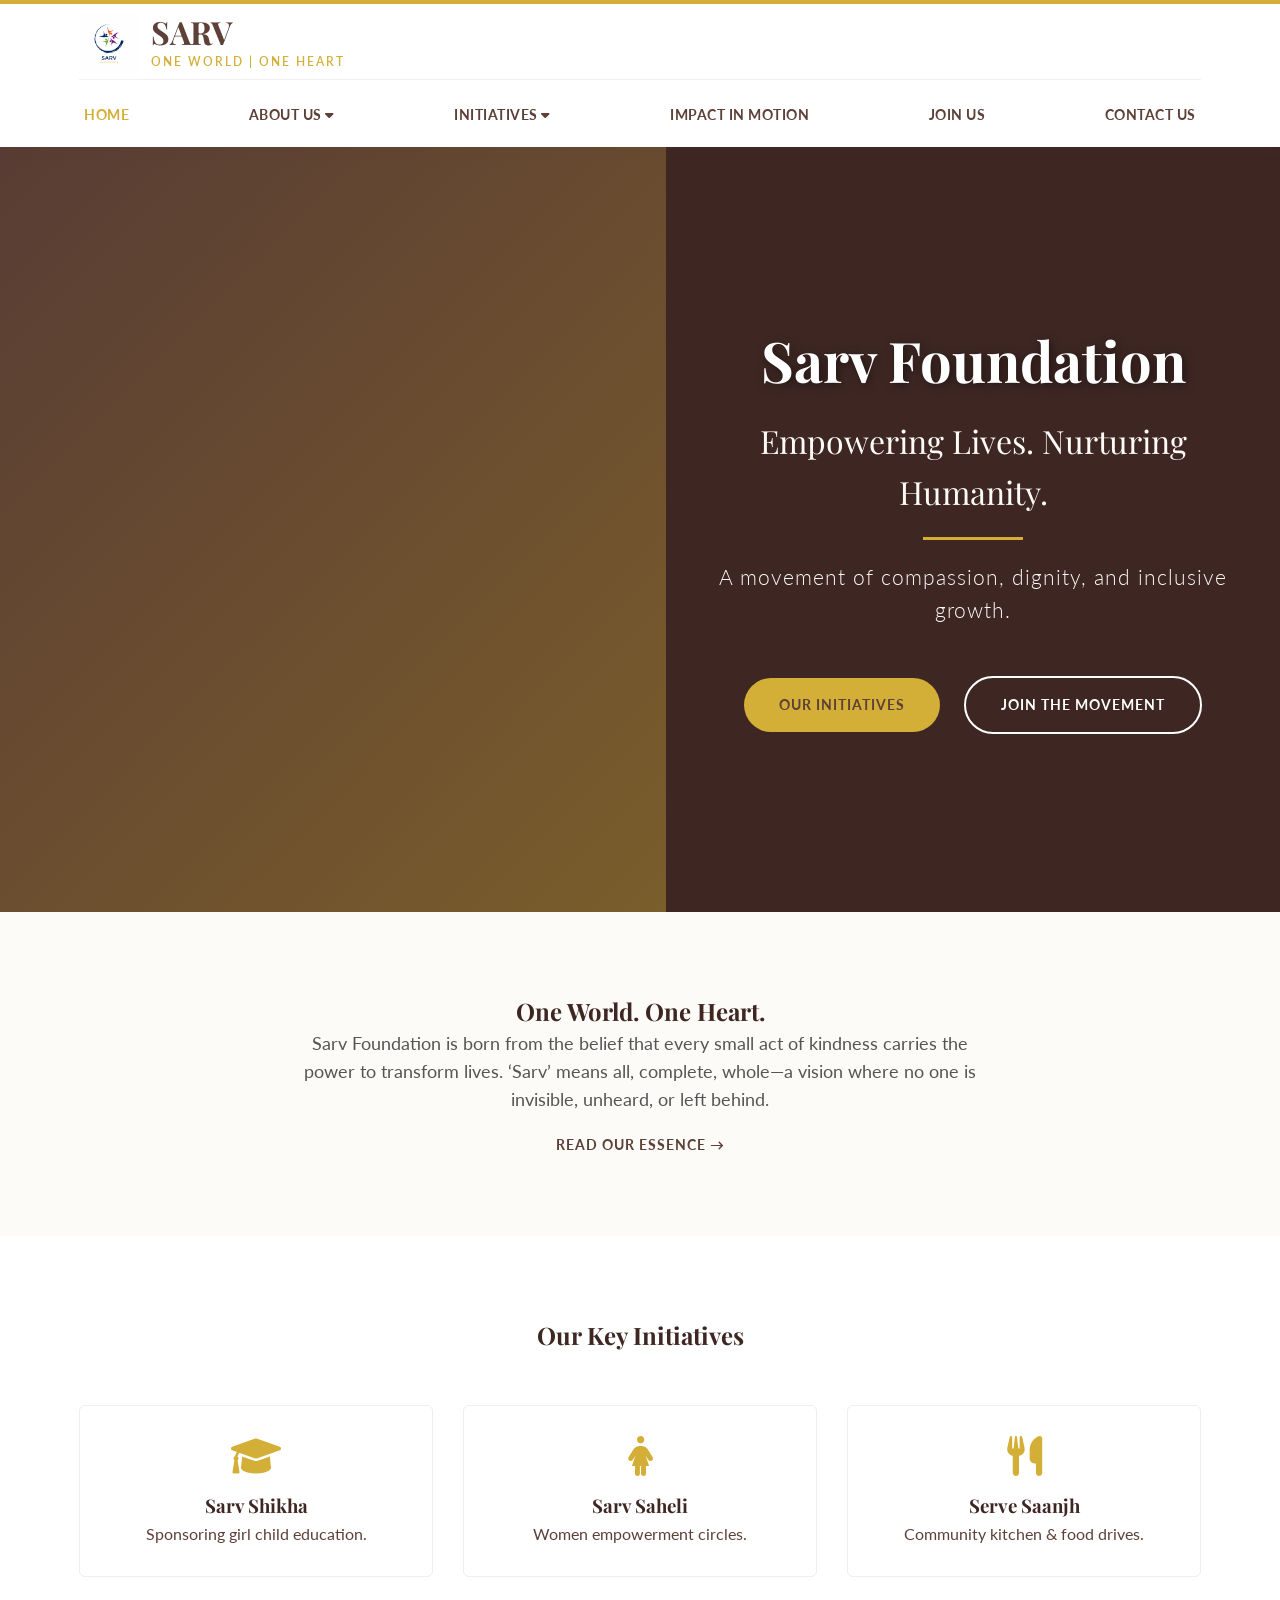
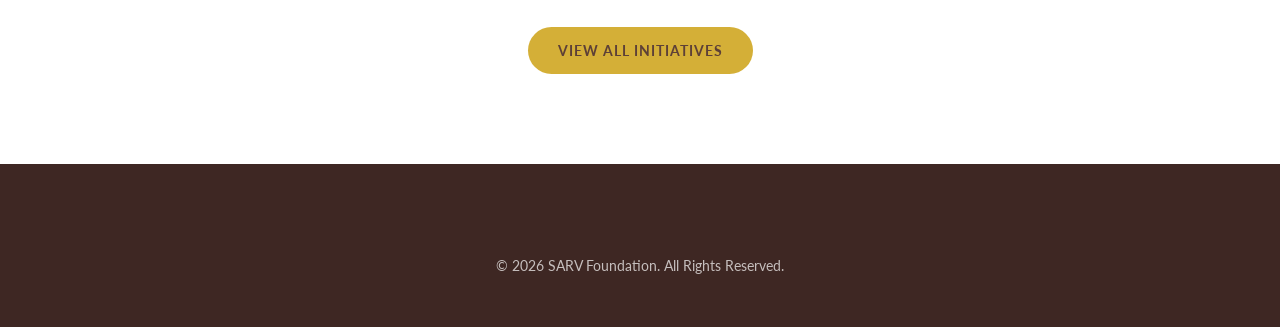
==== index.html @ 61c5cf16 "Update index.html" ====
<!DOCTYPE html>
<html lang="en">
<head>
    <meta charset="UTF-8">
    <meta name="viewport" content="width=device-width, initial-scale=1.0">
    <title>SARV FOUNDATION | Empowering Lives. Nurturing Humanity.</title>
    <link rel="stylesheet" href="style.css">
    <link href="https://fonts.googleapis.com/css2?family=Lato:wght@300;400;600&family=Playfair+Display:wght@500;600;700&display=swap" rel="stylesheet">
    <link rel="stylesheet" href="https://cdnjs.cloudflare.com/ajax/libs/font-awesome/6.0.0/css/all.min.css">
</head>
<body>

    <nav class="navbar">
    <div class="container nav-wrapper">
        
        <div class="brand-row">
            <a href="index.html" class="logo-link">
                <img src="assets/logo final.jpeg" alt="Sarv Foundation Logo">
                <div class="logo-text">
                    <h2>SARV</h2>
                    <span>ONE WORLD | ONE HEART</span>
                </div>
            </a>
            <div class="hamburger">
                <i class="fas fa-bars"></i>
            </div>
        </div>

        <div class="menu-row">
            <ul class="nav-menu">
                <li><a href="index.html" class="active">HOME</a></li>
                
                <li class="dropdown">
                    <a href="about.html" class="dropbtn">ABOUT US <i class="fas fa-caret-down"></i></a>
                    <ul class="dropdown-content">
                        <li><a href="essence.html">OUR ESSENCE</a></li>
                        <li><a href="journey.html">OUR JOURNEY</a></li>
                        <li><a href="vision.html">OUR VISION</a></li>
                        <li><a href="mission.html">OUR MISSION</a></li>
                        <li><a href="values.html">OUR VALUES</a></li>
                    </ul>
                </li>
                    <li class="dropdown">
                        <a href="initiatives.html" class="dropbtn">INITIATIVES <i class="fas fa-caret-down"></i></a>
                        <ul class="dropdown-content">
                            <li><a href="sakhi-saheli.html">SAKHI SAHELI</a></li>
                        </ul>
                    </li>
                    <li><a href="impact.html">IMPACT IN MOTION</a></li>
                    <li><a href="join-us.html">JOIN US</a></li>
                <li><a href="contact.html">CONTACT US</a></li>
            </ul>
        </div>

    </div>
</nav>

    <header class="cover-hero">
    
    <div class="hero-slideshow">
        <div class="slide" style="background-image: url('assets/FB_IMG_1580443822070.JPG');"></div>
        <div class="slide" style="background-image: url('assets/image_fc1e115a-1fc8-44fc-af3e-80932b33172320220706_114518.JPG');"></div>
        <div class="slide active" style="background-image: url('assets/FB_IMG_1583815239968.JPG');"></div>
        <div class="slide" style="background-image: url('assets/FB_IMG_1581576737122.JPG');"></div>
    </div>

    <div class="hero-overlay-gradient"></div>

    <div class="container hero-content text-center">
        <h1 class="main-title">Sarv Foundation</h1>
        <h2 class="sub-title">Empowering Lives. Nurturing Humanity.</h2>
        <div class="divider-gold-center"></div>
        <p class="hero-text">A movement of compassion, dignity, and inclusive growth.</p>
        <div style="margin-top: 40px;">
            <a href="initiatives.html" class="btn-hero primary">Our Initiatives</a>
            <a href="join-us.html" class="btn-hero secondary">Join the Movement</a>
        </div>
    </div>
</header>

    <section class="section-padding bg-warm">
        <div class="container text-center">
            <h2 class="section-title">One World. One Heart.</h2>
            <p style="max-width: 700px; margin: 0 auto; font-size: 1.1rem; color: #555;">
                Sarv Foundation is born from the belief that every small act of kindness carries the power to transform lives.
                ‘Sarv’ means all, complete, whole—a vision where no one is invisible, unheard, or left behind.
            </p>
            <a href="essence.html" class="btn-link" style="margin-top: 20px; display: inline-block;">Read Our Essence &rarr;</a>
        </div>
    </section>

    <section class="section-padding bg-white">
        <div class="container">
            <div class="text-center mb-50">
                <h2 class="section-title">Our Key Initiatives</h2>
            </div>
            <div class="project-grid" style="grid-template-columns: repeat(3, 1fr); gap: 30px;">
                <div class="project-card text-center" style="padding: 30px; border: 1px solid #eee;">
                    <i class="fas fa-graduation-cap" style="font-size: 2.5rem; color: var(--gold-accent); margin-bottom: 15px;"></i>
                    <h3>Sarv Shikha</h3>
                    <p>Sponsoring girl child education.</p>
                </div>
                <div class="project-card text-center" style="padding: 30px; border: 1px solid #eee;">
                    <i class="fas fa-female" style="font-size: 2.5rem; color: var(--gold-accent); margin-bottom: 15px;"></i>
                    <h3>Sarv Saheli</h3>
                    <p>Women empowerment circles.</p>
                </div>
                <div class="project-card text-center" style="padding: 30px; border: 1px solid #eee;">
                    <i class="fas fa-utensils" style="font-size: 2.5rem; color: var(--gold-accent); margin-bottom: 15px;"></i>
                    <h3>Serve Saanjh</h3>
                    <p>Community kitchen & food drives.</p>
                </div>
            </div>
            <div class="text-center" style="margin-top: 40px;">
                <a href="initiatives.html" class="btn-hero primary" style="font-size: 0.9rem; padding: 12px 30px;">View All Initiatives</a>
            </div>
        </div>
    </section>

    <footer>
        <div class="container text-center" style="padding: 30px 0; color: rgba(255,255,255,0.7); font-size: 0.9rem;">
            <p>&copy; 2026 SARV Foundation. All Rights Reserved.</p>
        </div>
    </footer>

    <script src="script.js"></script>
</body>
</html>

    <script src="script.js"></script>
    <script>
    const slides = document.querySelectorAll('.slide');
    
    // यह खुद पता लगा लेगा कि कौन सी स्लाइड 'active' है (आपके केस में तीसरी स्लाइड)
    let currentSlide = Array.from(slides).findIndex(slide => slide.classList.contains('active'));
    if (currentSlide === -1) currentSlide = 0;

    function nextSlide() {
        // पुरानी स्लाइड से active क्लास हटाएं
        slides[currentSlide].classList.remove('active');
        
        // अगली स्लाइड का नंबर निकालें
        currentSlide = (currentSlide + 1) % slides.length;
        
        // नई स्लाइड को active करें
        slides[currentSlide].classList.add('active');
    }

    // हर 4 सेकंड में स्लाइड बदलें
    setInterval(nextSlide, 4000);
</script>
</body>
</html>
---- style.css ----
/* =========================================
   1. VARIABLES & THEME SETUP
   ================================********* */
:root {
    --primary-brown: #5d4037;   /* Warm Brown */
    --dark-brown: #3e2723;      /* Deep Brown */
    --gold-accent: #d4af37;     /* Soft Gold */
    --soft-beige: #fdfbf7;      /* Main Background */
    --white: #ffffff;
    --text-grey: #666;
    
    --font-heading: 'Playfair Display', serif;
    --font-body: 'Lato', sans-serif;
}

/* =========================================
   2. GLOBAL STYLES
   ================================********* */
* { margin: 0; padding: 0; box-sizing: border-box; }

body {
    font-family: var(--font-body);
    color: var(--primary-brown);
    line-height: 1.6;
    background-color: var(--soft-beige); /* Default Clean Background for all pages */
}

h1, h2, h3, h4, h5, h6 {
    font-family: var(--font-heading);
    font-weight: 700;
    color: var(--dark-brown);
}

/* --- TEXTURED BACKGROUND (Only for Join Us & Impact Pages) --- */
/* HTML usage: <section class="section-padding textured-bg"> */
.textured-bg {
    background-color: var(--soft-beige);
    background-image: radial-gradient(#d4af37 1px, transparent 1px);
    background-size: 25px 25px; /* Dots spacing */
}

/* Other Background Utilities */
.bg-warm { background-color: #fdfbf7; }
.bg-white { background-color: #ffffff; }
.bg-beige { background-color: #f7f3e8; }

input, button, select, textarea { font-family: var(--font-body); }
a { text-decoration: none; transition: 0.3s; color: inherit; }
ul { list-style: none; }

.container { width: 90%; max-width: 1200px; margin: 0 auto; padding: 0 15px; }
.text-center { text-align: center; }
.mb-50 { margin-bottom: 50px; }
.mb-40 { margin-bottom: 40px; }
.section-padding { padding: 80px 0; }

/* =========================================
   3. NAVIGATION
   ================================********* */
.navbar {
    background: #ffffff;
    padding: 10px 0;
    box-shadow: 0 4px 12px rgba(93, 64, 55, 0.08);
    position: sticky;
    top: 0;
    z-index: 1000;
    border-top: 4px solid var(--gold-accent);
}

.nav-wrapper { display: flex; flex-direction: column; gap: 15px; }

/* Row 1: Brand */
.brand-row { display: flex; justify-content: space-between; align-items: center; border-bottom: 1px solid rgba(0,0,0,0.05); padding-bottom: 5px; }
.logo-link { display: flex; align-items: center; gap: 12px; text-decoration: none; }
.logo-link img { height: 60px; }
.logo-text h2 { margin: 0; font-size: 2rem; line-height: 1; font-family: 'Playfair Display', serif; color: var(--primary-brown); }
.logo-text span { font-size: 0.75rem; letter-spacing: 2px; color: var(--gold-accent); text-transform: uppercase; display: block; margin-top: 4px; font-weight: 600; }

/* Row 2: Menu */
.menu-row { width: 100%; }
.nav-menu { display: flex; justify-content: space-between; align-items: center; margin: 0; padding: 0; }
.nav-menu li { list-style: none; position: relative; }
.nav-menu a {
    font-family: 'Lato', sans-serif; font-weight: 700; font-size: 0.85rem; text-transform: uppercase; color: var(--primary-brown); letter-spacing: 0.5px; padding: 10px 5px; display: block; white-space: nowrap; transition: color 0.3s;
}
.nav-menu a:hover, .nav-menu a.active { color: var(--gold-accent); }

/* Dropdown */
.dropdown-content { display: none; position: absolute; background-color: #ffffff; min-width: 180px; box-shadow: 0px 8px 16px rgba(0,0,0,0.1); z-index: 1001; top: 100%; left: 0; padding: 10px 0; border-top: 3px solid var(--gold-accent); }
.dropdown:hover .dropdown-content { display: block; }
.dropdown-content li a { padding: 10px 20px; font-size: 0.8rem; color: #555; border-bottom: 1px solid #f5f5f5; }
.dropdown-content li a:hover { background-color: #faf7f2; color: var(--primary-brown); }

/* Hamburger */
.hamburger { display: none; font-size: 1.8rem; color: var(--primary-brown); cursor: pointer; }

/* =========================================
   4. BUTTONS
   ================================********* */
.btn-gold { background-color: var(--gold-accent); color: var(--white); padding: 10px 25px; font-weight: 700; text-transform: uppercase; border-radius: 4px; }
.btn-gold:hover { background-color: var(--primary-brown); }

.btn-brown { background-color: var(--primary-brown); color: var(--white); padding: 12px 30px; font-weight: 700; text-transform: uppercase; display: inline-block; border-radius: 4px; }
.btn-brown:hover { background-color: var(--gold-accent); }

.btn-link { margin-top: auto; font-weight: bold; text-transform: uppercase; font-size: 0.85rem; color: var(--primary-brown); text-decoration: none; letter-spacing: 1px; display: inline-flex; align-items: center; gap: 5px; transition: gap 0.3s; }
.btn-link:hover { gap: 10px; }

.divider-gold-center { width: 100px; height: 3px; background-color: var(--gold-accent); margin: 20px auto; }

/* =========================================
   5. HEADER & HERO SECTIONS (Corrected Formatting)
   ================================********* */
.hero-section {
    position: relative;
    display: flex;
    align-items: center;
    justify-content: center;
    /* FIX: Height 55vh ensures it's tall enough but not full screen */
    height: 75vh; 
    /* FIX: Top Center ensures heads/faces aren't cut off */
    background-position: top center !important; 
    background-size: cover !important;
    background-repeat: no-repeat !important;
}

.hero-overlay {
    position: absolute; top: 0; left: 0; width: 100%; height: 100%;
    background: linear-gradient(rgba(62, 39, 35, 0.5), rgba(62, 39, 35, 0.4)); /* Consistent overlay */
    z-index: 1;
}

.hero-content { position: relative; z-index: 2; text-align: center; color: #fff; }
.hero-content h1 { font-size: 3.5rem; text-shadow: 2px 2px 10px rgba(0,0,0,0.5); margin-bottom: 10px; }
.hero-content p { font-size: 1.3rem; font-weight: 300; letter-spacing: 1px; color: #fdfbf7; }

/* Cover Hero (Only for Home Page) */
.cover-hero {
    position: relative;
    height: 85vh;
    background-size: cover !important;
    background-position: center !important;
    display: flex;
    align-items: center;
    justify-content: center;
}
.hero-overlay-gradient {
    position: absolute; top: 0; left: 0; width: 100%; height: 100%;
    background: linear-gradient(135deg, rgba(93, 64, 55, 0.85) 0%, rgba(212, 175, 55, 0.4) 100%);
    z-index: 1;
}
.mandala-pattern {
    position: absolute; top: 0; left: 0; width: 100%; height: 100%; z-index: 2; opacity: 0.1;
    background-image: radial-gradient(circle at center, transparent 0%, transparent 20%, #fff 21%, #fff 22%, transparent 23%), radial-gradient(circle at center, transparent 0%, transparent 30%, #fff 31%, #fff 32%, transparent 33%);
    background-size: 100px 100px;
}
.main-title { font-family: 'Playfair Display', serif; font-size: 4.5rem; font-weight: 700; color: #fff; margin-bottom: 10px; z-index: 3; position: relative; }
.sub-title { font-family: 'Playfair Display', serif; font-size: 2rem; color: #fdfbf7; margin-bottom: 20px; font-weight: 400; z-index: 3; position: relative; }
.hero-text { font-family: 'Lato', sans-serif; font-size: 1.4rem; color: #fdfbf7; z-index: 3; position: relative; }

.btn-hero { display: inline-block; padding: 15px 35px; margin: 10px; border-radius: 50px; font-weight: bold; text-transform: uppercase; letter-spacing: 1px; transition: all 0.3s ease; font-size: 0.9rem; position: relative; z-index: 3; }
.btn-hero.primary { background-color: var(--gold-accent); color: var(--primary-brown); }
.btn-hero.secondary { border: 2px solid #fff; color: #fff; }
.btn-hero:hover { background-color: #fff; color: var(--primary-brown); }

/* =========================================
   6. IMPACT & GALLERY
   ================================********* */
.impact-gallery-section { position: relative; padding: 20px; background-color: var(--soft-beige); min-height: 100vh; }
.impact-overlay-title { text-align: center; padding: 60px 0 40px; position: relative; z-index: 2; }
.impact-overlay-title h1 { font-size: 4rem; color: var(--primary-brown); letter-spacing: 3px; margin-bottom: 15px; }

.gallery-grid {
    display: grid; grid-template-columns: repeat(auto-fill, minmax(300px, 1fr)); gap: 20px; margin-top: 40px;
}
.gallery-item {
    position: relative; overflow: hidden; border-radius: 8px; box-shadow: 0 10px 25px rgba(93, 64, 55, 0.15);
    height: 300px; /* Fixed height for uniformity */
    background: #fff; border: 4px solid #fff; transition: transform 0.3s ease; cursor: pointer;
}
.gallery-item:hover { transform: scale(1.03); z-index: 5; }
.gallery-item img { width: 100%; height: 100%; object-fit: cover; transition: transform 0.5s ease; }

.hover-caption { position: absolute; bottom: 0; left: 0; width: 100%; background: linear-gradient(transparent, rgba(62, 39, 35, 0.9)); color: #fff; padding: 20px; transform: translateY(100%); transition: transform 0.3s ease; }
.gallery-item:hover .hover-caption { transform: translateY(0); }

/* Lightbox */
.lightbox { display: none; position: fixed; z-index: 9999; padding-top: 50px; left: 0; top: 0; width: 100%; height: 100%; overflow: auto; background-color: rgba(0,0,0,0.9); }
.lightbox-content { margin: auto; display: block; width: 80%; max-width: 900px; max-height: 80vh; object-fit: contain; border: 4px solid var(--white); }
.close-btn { position: absolute; top: 15px; right: 35px; color: #f1f1f1; font-size: 40px; font-weight: bold; cursor: pointer; }

/* =========================================
   7. PAGE SPECIFIC SECTIONS
   ================================********* */
/* Project Grid */
.project-grid { display: grid; grid-template-columns: repeat(3, 1fr); gap: 30px; }
.project-card { background: var(--white); border: 1px solid #e0d4c3; border-radius: 6px; overflow: hidden; transition: 0.3s; }
.project-card:hover { box-shadow: 0 15px 30px rgba(93, 64, 55, 0.1); transform: translateY(-5px); }

/* Initiatives */
.initiatives-grid { display: grid; grid-template-columns: repeat(2, 1fr); gap: 40px; margin-top: 40px; }
.initiative-card { border-radius: 12px; overflow: hidden; display: flex; flex-direction: column; border: 1px solid rgba(0,0,0,0.05); transition: transform 0.3s; }
.initiative-card:hover { transform: translateY(-8px); box-shadow: 0 15px 35px rgba(93, 64, 55, 0.1); }
.card-image-box { height: 250px; width: 100%; overflow: hidden; }
.card-image-box img { width: 100%; height: 100%; object-fit: cover; transition: transform 0.5s ease; }
.initiative-card:hover .card-image-box img { transform: scale(1.05); }
.card-content { padding: 35px; flex-grow: 1; display: flex; flex-direction: column; background: #fff; }

.pastel-pink { border-bottom: 4px solid #f8bbd0; background-color: #fdf2f5; }
.pastel-green { border-bottom: 4px solid #c8e6c9; background-color: #f1f8e9; }
.pastel-blue { border-bottom: 4px solid #bbdefb; background-color: #f3f9fe; }
.pastel-orange { border-bottom: 4px solid #ffe0b2; background-color: #fff8f0; }
.pastel-purple { border-bottom: 4px solid #ce93d8; background-color: #f3e5f5; }

/* Join Us */
.join-grid-layout { display: grid; grid-template-columns: repeat(auto-fit, minmax(250px, 1fr)); gap: 30px; margin-top: 40px; }
.join-card { background: white; padding: 40px 25px; border-radius: 8px; text-align: center; box-shadow: 0 5px 20px rgba(0,0,0,0.05); border-bottom: 4px solid transparent; transition: 0.3s; }
.join-card:hover { transform: translateY(-5px); border-bottom-color: var(--gold-accent); }
.icon-circle { width: 80px; height: 80px; border-radius: 50%; display: flex; align-items: center; justify-content: center; margin: 0 auto 25px auto; font-size: 2rem; color: white; }
.earth-tone-1 { background-color: #8D6E63; }
.earth-tone-2 { background-color: #D4AF37; }
.earth-tone-3 { background-color: #5D4037; }
.earth-tone-4 { background-color: #A1887F; }
.btn-text { color: var(--gold-accent); font-weight: bold; text-transform: uppercase; font-size: 0.85rem; letter-spacing: 1px; transition: color 0.3s; }
.btn-text:hover { color: var(--primary-brown); text-decoration: underline; }

/* --- ESSENCE PAGE (Overlapping Collage) --- */

.collage-container {
    position: relative;
    width: 100%;
    max-width: 450px; /* Width controlled */
    height: 400px;    /* Sufficient height for overlapping */
    margin: 0 auto;
}

.collage-item {
    position: absolute;
    border: 6px solid #fff;
    box-shadow: 0 10px 25px rgba(93, 64, 55, 0.15);
    border-radius: 4px;
    overflow: hidden;
    transition: all 0.4s ease; /* Smooth Zoom Effect */
    cursor: default; /* No pointer cursor implies not clickable */
}

.collage-item img {
    width: 100%;
    height: 100%;
    object-fit: cover;
    display: block;
}

/* --- HOVER EFFECT: Zoom & Highlight --- */
.collage-item:hover {
    transform: scale(1.1) !important; /* Zoom in */
    z-index: 20 !important; /* Bring to front */
    box-shadow: 0 20px 40px rgba(93, 64, 55, 0.3);
}

/* --- IMAGE POSITIONS --- */

/* Image 1: Top Left (DSC_7257.JPG) */
.img-1 {
    width: 240px;
    height: 180px;
    top: 0;
    left: 0;
    transform: rotate(-5deg);
    z-index: 1;
}

/* Image 2: Bottom Right (DSC_7565.JPG) */
.img-2 {
    width: 340px;
    height: 260px;
    bottom: 10px;
    right: 0;
    transform: rotate(4deg);
    z-index: 2;
}

/* Image 3: Center/Overlay (img.png) */
.img-3 {
    width: 260px;
    height: 200px;
    top: 35%;
    left: 15%;
    transform: rotate(-3deg);
    z-index: 3;
    border-color: var(--gold-accent); /* Gold border for emphasis */
}

/* Responsive Adjustments */
@media (max-width: 900px) {
    .split-layout {
        flex-direction: column; /* Text top, Images bottom */
    }
    .collage-container {
        margin-top: 40px;
        height: 350px;
    }
}
/* Timeline */
.timeline-container { display: flex; justify-content: space-between; align-items: flex-start; position: relative; margin-top: 50px; padding: 20px 0; }
.timeline-line { position: absolute; top: 40px; left: 50px; right: 50px; height: 3px; background: var(--gold-accent); z-index: 0; }
.timeline-step { position: relative; z-index: 1; text-align: center; flex: 1; padding: 0 10px; }
.timeline-icon { width: 80px; height: 80px; background: #fff; border: 3px solid var(--gold-accent); border-radius: 50%; margin: 0 auto 20px; display: flex; align-items: center; justify-content: center; font-size: 1.8rem; color: var(--primary-brown); box-shadow: 0 5px 15px rgba(93, 64, 55, 0.1); transition: transform 0.3s; }
.timeline-step:hover .timeline-icon { transform: scale(1.1); background: var(--gold-accent); color: #fff; }

/* Vision & Mission */
.vision-card { background: #fff; padding: 60px 40px; border-radius: 8px; box-shadow: 0 10px 40px rgba(93, 64, 55, 0.08); border-top: 6px solid var(--gold-accent); }
.vision-statement { font-family: 'Playfair Display', serif; font-size: 1.8rem; line-height: 1.6; color: var(--primary-brown); font-style: italic; }
.mission-grid-layout { display: grid; grid-template-columns: repeat(2, 1fr); gap: 30px; margin-top: 20px; }
.mission-block { display: flex; align-items: center; padding: 40px; border-radius: 8px; transition: transform 0.3s ease; color: white; box-shadow: 0 10px 20px rgba(0,0,0,0.1); }
.mission-block:hover { transform: translateY(-5px); }
.gold-block { background: linear-gradient(135deg, #d4af37 0%, #c5a059 100%); }
.maroon-block { background: linear-gradient(135deg, #800000 0%, #5c0000 100%); }
.brown-block { background: linear-gradient(135deg, #5d4037 0%, #3e2723 100%); }
.light-block { background-color: #fff8e1; color: #5d4037; border: 2px solid #d4af37; }

/* Values */
.values-grid-large { display: grid; grid-template-columns: repeat(auto-fit, minmax(250px, 1fr)); gap: 40px; margin-top: 30px; }
.value-card-large { background: #fff; padding: 40px 20px; border-radius: 8px; text-align: center; box-shadow: 0 5px 20px rgba(93, 64, 55, 0.05); transition: transform 0.3s ease; border-bottom: 4px solid transparent; }
.value-card-large:hover { transform: translateY(-10px); border-bottom-color: var(--gold-accent); }
.icon-circle-large { width: 100px; height: 100px; border-radius: 50%; display: flex; align-items: center; justify-content: center; margin: 0 auto; font-size: 2.5rem; color: #fff; box-shadow: 0 8px 15px rgba(0,0,0,0.1); }
.earth-1 { background-color: #8D6E63; }
.earth-2 { background-color: #BCAAA4; }
.earth-3 { background-color: #5D4037; }
.earth-4 { background-color: #D7CCC8; color: var(--primary-brown); }

/* =========================================
   8. CONTACT PAGE (Modern Layout)
   ================================********* */
.contact-modern-section { position: relative; padding: 60px 0; min-height: 100vh; display: flex; align-items: center; justify-content: center; }
.contact-bg-blur { 
    position: absolute; top: 0; left: 0; width: 100%; height: 100%; 
    background: url('assets/FB_IMG_1579545923480.jpg') center/cover no-repeat; 
    opacity: 0.15; filter: blur(8px); z-index: 0; 
}

.contact-grid-layout { display: grid; grid-template-columns: 1fr 1.2fr; gap: 40px; max-width: 1100px; margin: 0 auto; align-items: flex-start; z-index: 2; position: relative; }
.contact-details-side { display: flex; flex-direction: column; gap: 20px; }
.detail-card { background: #fff; padding: 25px; border-radius: 10px; box-shadow: 0 5px 15px rgba(93, 64, 55, 0.08); display: flex; align-items: flex-start; gap: 20px; border-left: 5px solid var(--gold-accent); transition: transform 0.3s ease; }
.detail-card:hover { transform: translateY(-5px); }
.card-icon { width: 45px; height: 45px; background: #fdfbf7; border-radius: 50%; display: flex; align-items: center; justify-content: center; color: var(--primary-brown); font-size: 1.2rem; flex-shrink: 0; border: 1px solid #eee; }
.card-info h4 { font-size: 1.1rem; color: var(--primary-brown); margin-bottom: 5px; font-weight: 700; }
.card-info p { font-size: 0.95rem; color: #555; margin-bottom: 2px; line-height: 1.4; }
.card-info a:hover { color: var(--gold-accent); }

.social-card { display: block; text-align: center; border-left: none; border-top: 5px solid var(--primary-brown); }
.social-icons-row { display: flex; justify-content: center; gap: 15px; }
.social-icons-row a { width: 40px; height: 40px; background: var(--soft-beige); color: var(--primary-brown); border-radius: 50%; display: flex; align-items: center; justify-content: center; border: 1px solid var(--gold-accent); transition: 0.3s; }
.social-icons-row a:hover { background: var(--gold-accent); color: white; }

.contact-form-panel { background: #ffffff; padding: 40px; border-radius: 12px; box-shadow: 0 10px 40px rgba(93, 64, 55, 0.1); }
.sarv-form-modern input, .sarv-form-modern select, .sarv-form-modern textarea { width: 100%; padding: 12px; border: 1px solid #e0e0e0; border-radius: 6px; font-family: 'Lato', sans-serif; background: #fcfcfc; margin-bottom: 15px; }
.sarv-form-modern input:focus, .sarv-form-modern textarea:focus { border-color: var(--gold-accent); outline: none; background: #fff; }
.btn-submit-modern { width: 100%; background-color: var(--primary-brown); color: #fff; padding: 15px; border: none; border-radius: 6px; font-size: 1rem; font-weight: bold; text-transform: uppercase; cursor: pointer; transition: 0.3s; }
.btn-submit-modern:hover { background-color: var(--gold-accent); }
.response-badge { margin-top: 25px; padding: 10px; background: #f1f8e9; color: #558b2f; font-size: 0.85rem; border-radius: 4px; text-align: center; font-weight: 600; }

/* =========================================
   9. FOOTER
   ================================********* */
footer { background: var(--dark-brown); color: #d7ccc8; padding: 60px 0 20px; }
.footer-content { display: grid; grid-template-columns: repeat(3, 1fr); gap: 40px; margin-bottom: 40px; }
.col h4 { color: var(--gold-accent); margin-bottom: 20px; font-size: 1.1rem; letter-spacing: 1px; }
.col a { display: block; margin-bottom: 10px; color: inherit; transition: 0.3s; }
.col a:hover { color: var(--gold-accent); padding-left: 5px; }

/* =========================================
   10. RESPONSIVE
   ================================********* */
@media (max-width: 1200px) {
    .menu-row { display: none; position: absolute; top: 100%; left: 0; width: 100%; background: #fff; padding: 0; box-shadow: 0 10px 20px rgba(0,0,0,0.1); }
    .menu-row.active { display: block; }
    .nav-menu { flex-direction: column; align-items: flex-start; }
    .nav-menu li { width: 100%; border-bottom: 1px solid #eee; }
    .nav-menu a { padding: 15px 20px; }
    .hamburger { display: block; }
    .dropdown-content { position: static; display: none; box-shadow: none; border-top: none; background-color: #f9f9f9; padding-left: 20px; }
    .dropdown:hover .dropdown-content { display: block; }
}

@media (max-width: 900px) {
    .contact-grid-layout { grid-template-columns: 1fr; }
    .contact-form-panel { padding: 30px; }
    .form-row { grid-template-columns: 1fr; }
    .hero-section { height: 40vh; }
}

@media (max-width: 768px) {
    .main-title { font-size: 3rem; }
    .sub-title { font-size: 1.5rem; }
    .gallery-grid { display: flex; flex-direction: column; }
    .gallery-item { height: 300px; }
    .project-grid, .initiatives-grid, .values-grid-large, .mission-grid-layout, .join-grid-layout { grid-template-columns: 1fr; }
    .split-layout { flex-direction: column; }
    .footer-content { grid-template-columns: 1fr; text-align: center; }
    .timeline-container { flex-direction: column; align-items: center; gap: 30px; }
    .timeline-line { width: 3px; height: 100%; top: 0; left: 50%; transform: translateX(-50%); }
    .timeline-step { width: 100%; }
}
/* --- HERO SLIDESHOW STYLES --- */

/* Parent Container */
.cover-hero {
    position: relative;
    height: 85vh;
    overflow: hidden;
    /* Purana background hata diya kyunki ab slides hain */
    background: #3e2723; 
}

/* Slideshow Container */
.hero-slideshow {
    position: absolute;
    top: 0;
    left: 0;
    width: 100%;
    height: 100%;
    z-index: 0; /* Content ke peeche rahega */
}

/* Individual Slide */
.slide {
    position: absolute;
    top: 0;
    left: 0;
    width: 100%;
    height: 100%;
    background-size: cover;
    background-position: center; /* Image center rahegi */
    background-repeat: no-repeat;
    opacity: 0; /* Default chupa hua */
    transition: opacity 1.5s ease-in-out; /* Smooth fade effect */
    transform: scale(1);
}

/* Active Slide (Jo dikhegi) */
.slide.active {
    opacity: 1;
    animation: zoomEffect 20s infinite; /* Optional: Slow zoom effect */
}

/* Zoom Animation (Optional: Photo dheere dheere zoom hogi) */
@keyframes zoomEffect {
    0% { transform: scale(1); }
    100% { transform: scale(1.1); }
}

/* Ensure Overlay & Content stays on TOP */
.hero-overlay-gradient, 
.mandala-pattern, 
.hero-content {
    z-index: 2; /* Slides ke upar */
    position: relative;
}
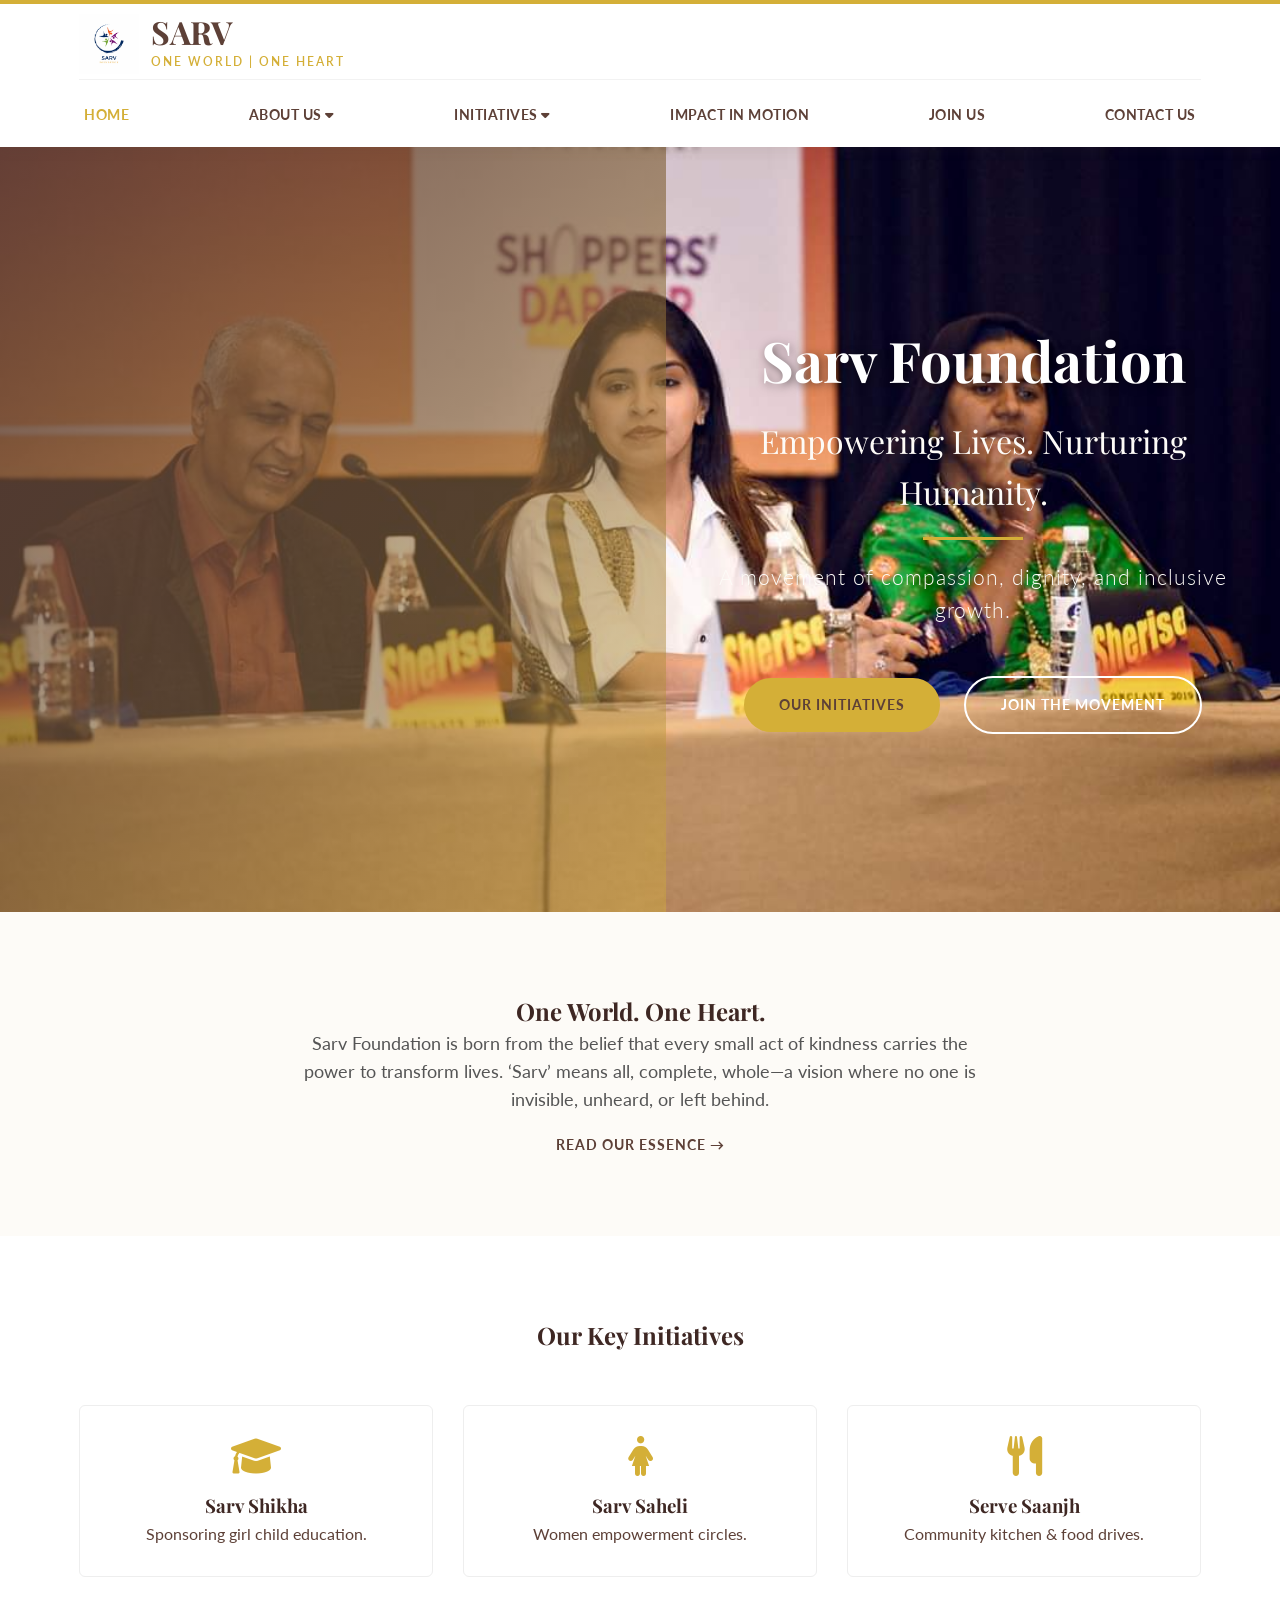
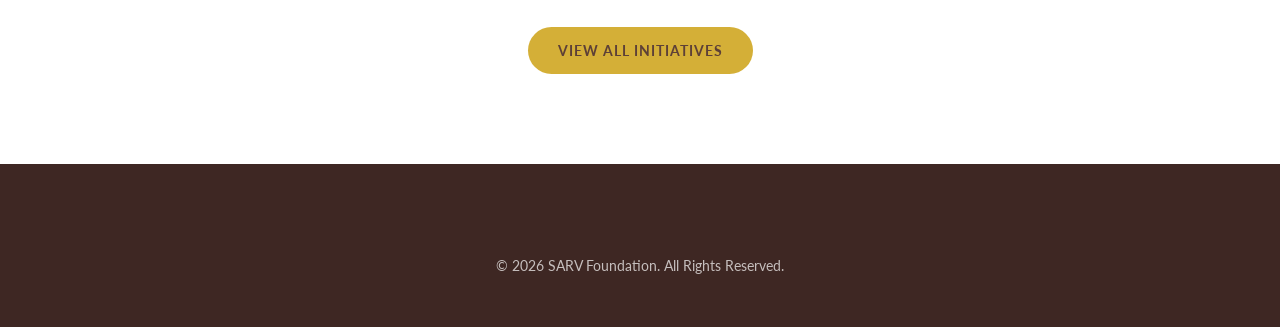
==== commit 81bebbd3: "Update index.html" ====
--- a/index.html
+++ b/index.html
@@ -58,10 +58,10 @@
     <header class="cover-hero">
     
     <div class="hero-slideshow">
-        <div class="slide" style="background-image: url('assets/FB_IMG_1580443822070.JPG');"></div>
-        <div class="slide" style="background-image: url('assets/image_fc1e115a-1fc8-44fc-af3e-80932b33172320220706_114518.JPG');"></div>
-        <div class="slide active" style="background-image: url('assets/FB_IMG_1583815239968.JPG');"></div>
-        <div class="slide" style="background-image: url('assets/FB_IMG_1581576737122.JPG');"></div>
+        <div class="slide" style="background-image: url('assets/FB_IMG_1580443822070.jpg');"></div>
+        <div class="slide" style="background-image: url('assets/image_fc1e115a-1fc8-44fc-af3e-80932b33172320220706_114518.jpg');"></div>
+        <div class="slide active" style="background-image: url('assets/FB_IMG_1583815239968.jpg');"></div>
+        <div class="slide" style="background-image: url('assets/FB_IMG_1581576737122.jpg');"></div>
     </div>
 
     <div class="hero-overlay-gradient"></div>
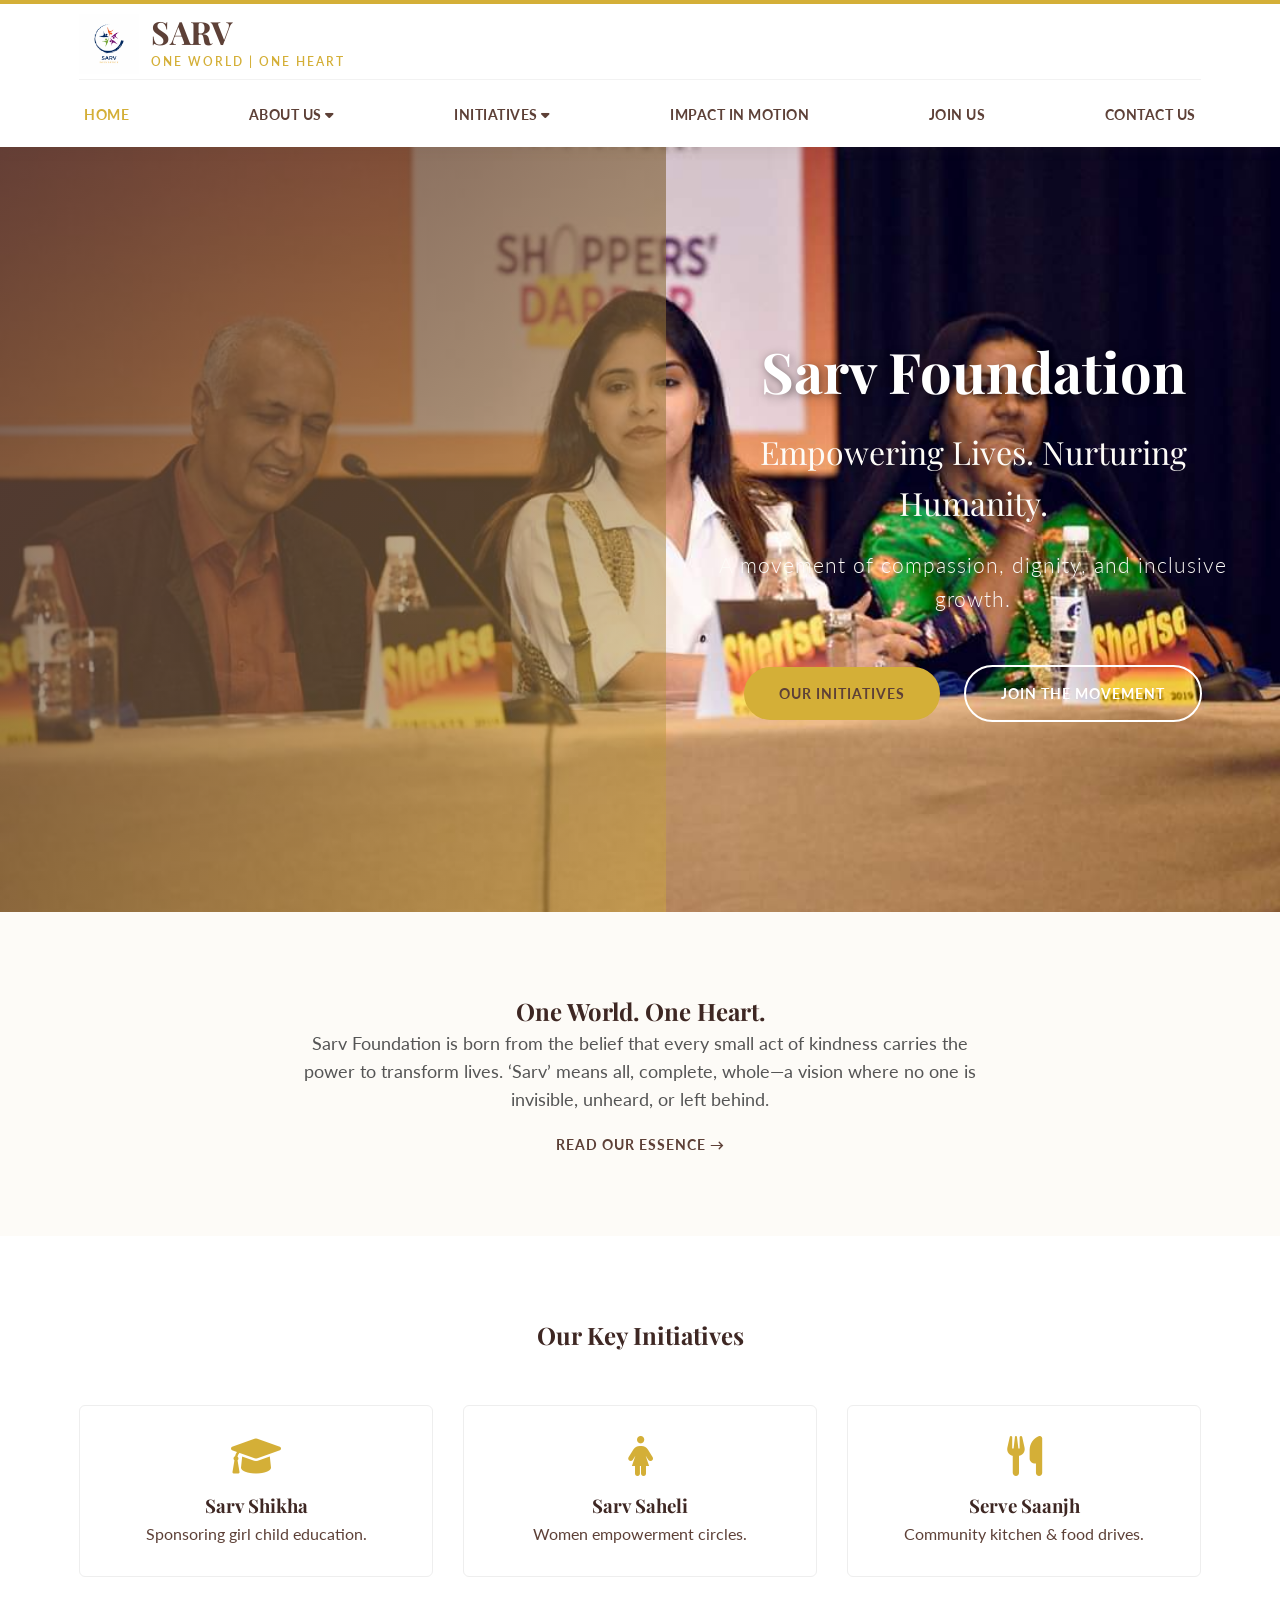
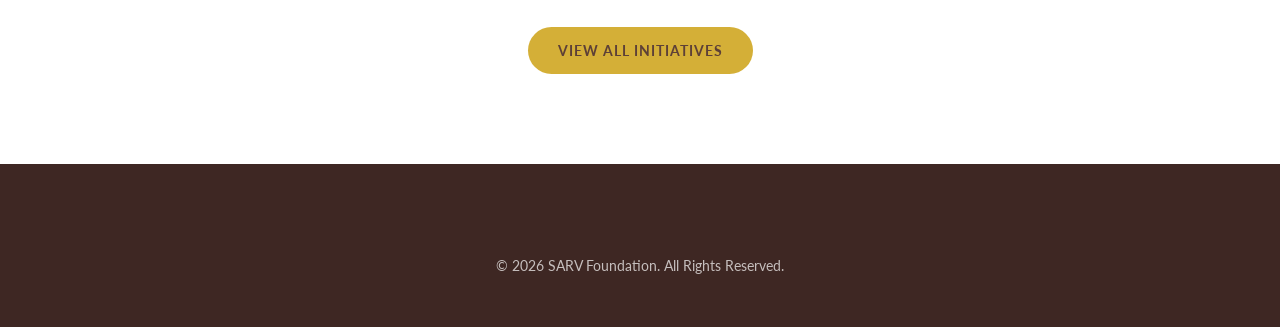
==== commit 2da5ebaf: "Update index.html" ====
--- a/index.html
+++ b/index.html
@@ -69,7 +69,7 @@
     <div class="container hero-content text-center">
         <h1 class="main-title">Sarv Foundation</h1>
         <h2 class="sub-title">Empowering Lives. Nurturing Humanity.</h2>
-        <div class="divider-gold-center"></div>
+       
         <p class="hero-text">A movement of compassion, dignity, and inclusive growth.</p>
         <div style="margin-top: 40px;">
             <a href="initiatives.html" class="btn-hero primary">Our Initiatives</a>
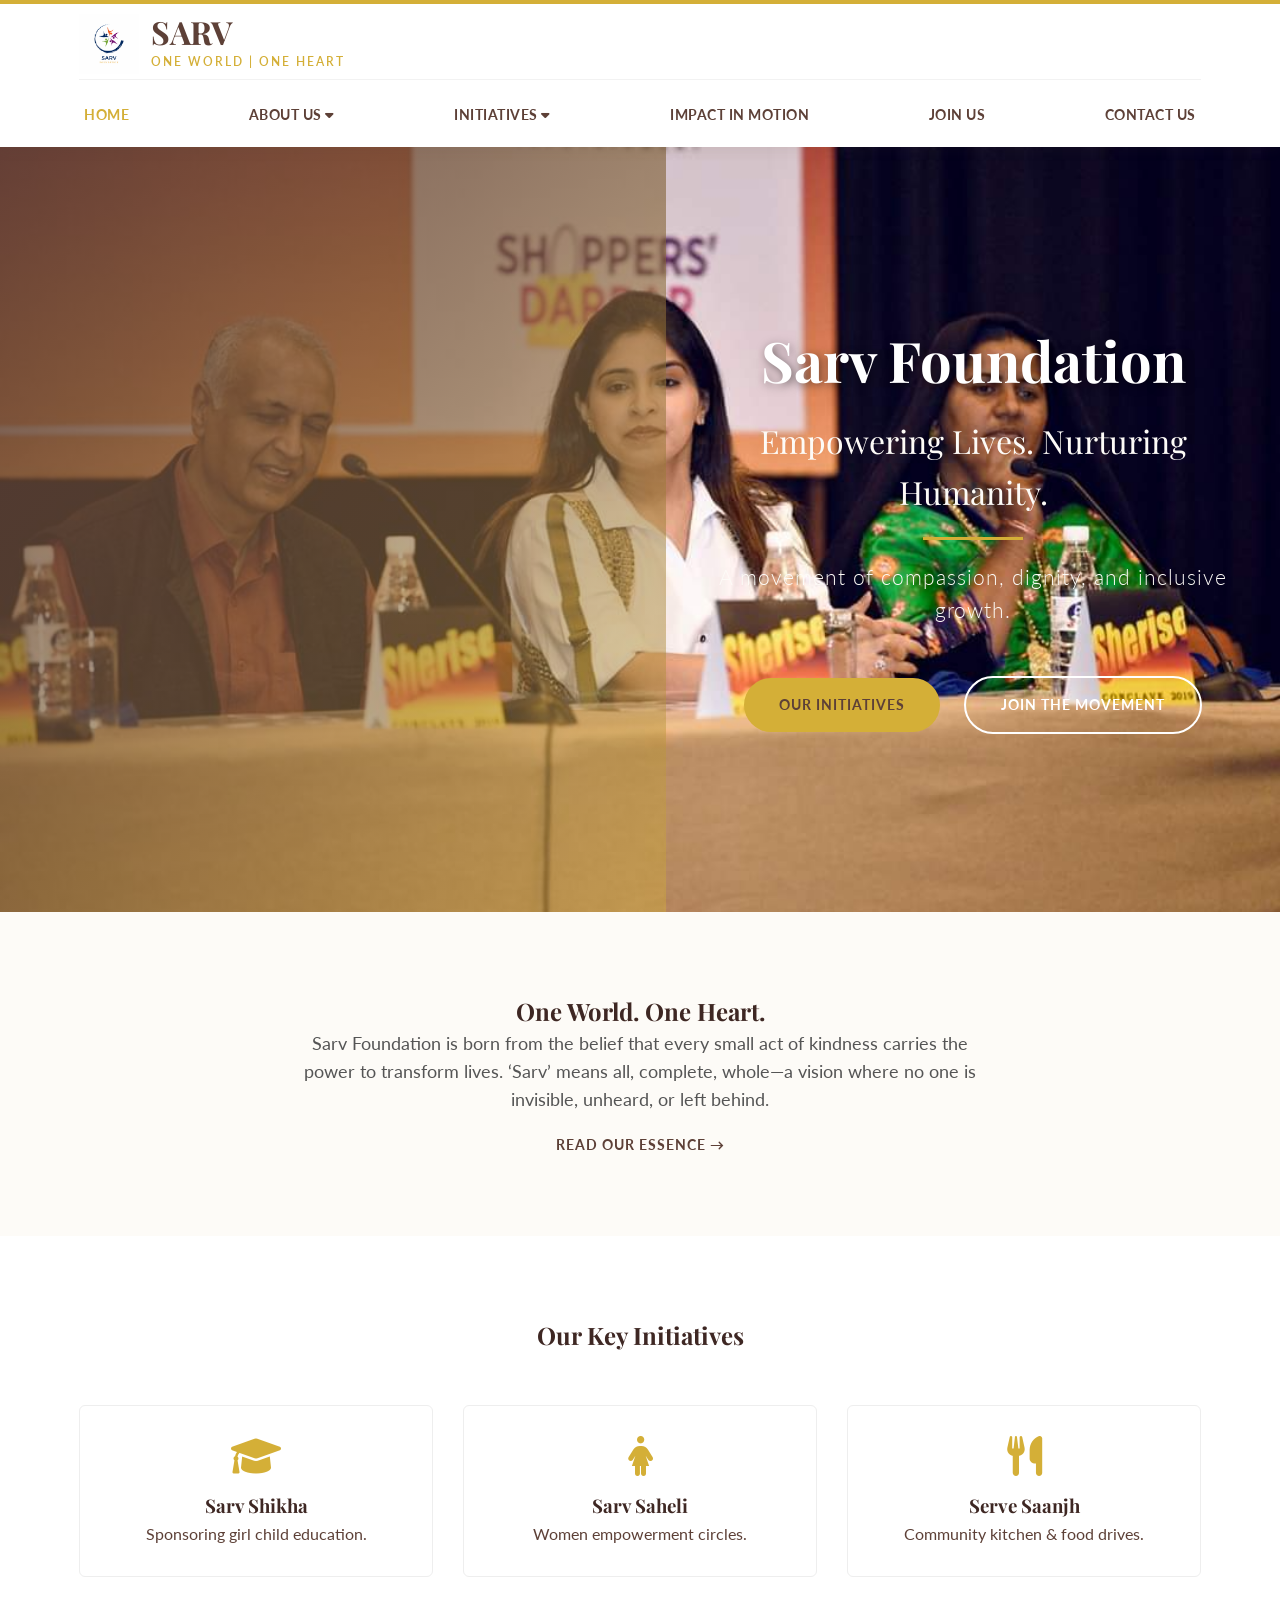
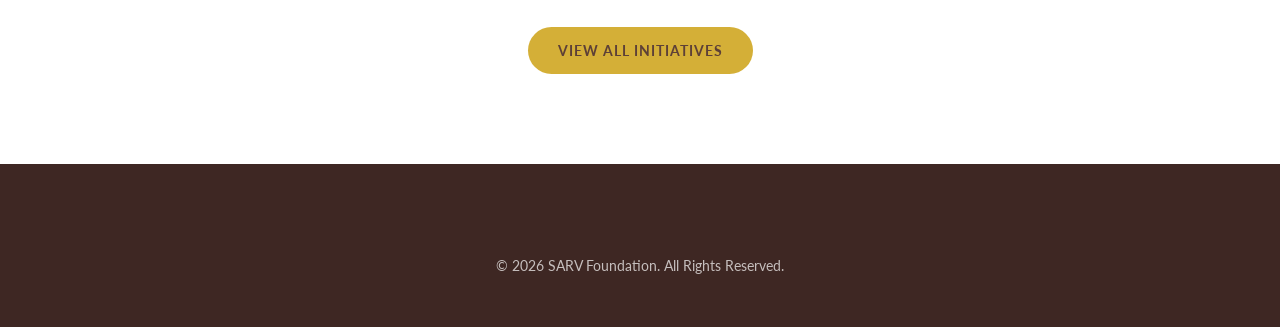
==== commit 2c1132f5: "Update index.html" ====
--- a/index.html
+++ b/index.html
@@ -40,7 +40,7 @@
                         <li><a href="values.html">OUR VALUES</a></li>
                     </ul>
                 </li>
-                    <li class="dropdown">
+                  <li class="dropdown">
                         <a href="initiatives.html" class="dropbtn">INITIATIVES <i class="fas fa-caret-down"></i></a>
                         <ul class="dropdown-content">
                             <li><a href="sakhi-saheli.html">SAKHI SAHELI</a></li>
@@ -66,10 +66,12 @@
 
     <div class="hero-overlay-gradient"></div>
 
+    
+
     <div class="container hero-content text-center">
         <h1 class="main-title">Sarv Foundation</h1>
         <h2 class="sub-title">Empowering Lives. Nurturing Humanity.</h2>
-       
+        <div class="divider-gold-center"></div>
         <p class="hero-text">A movement of compassion, dignity, and inclusive growth.</p>
         <div style="margin-top: 40px;">
             <a href="initiatives.html" class="btn-hero primary">Our Initiatives</a>
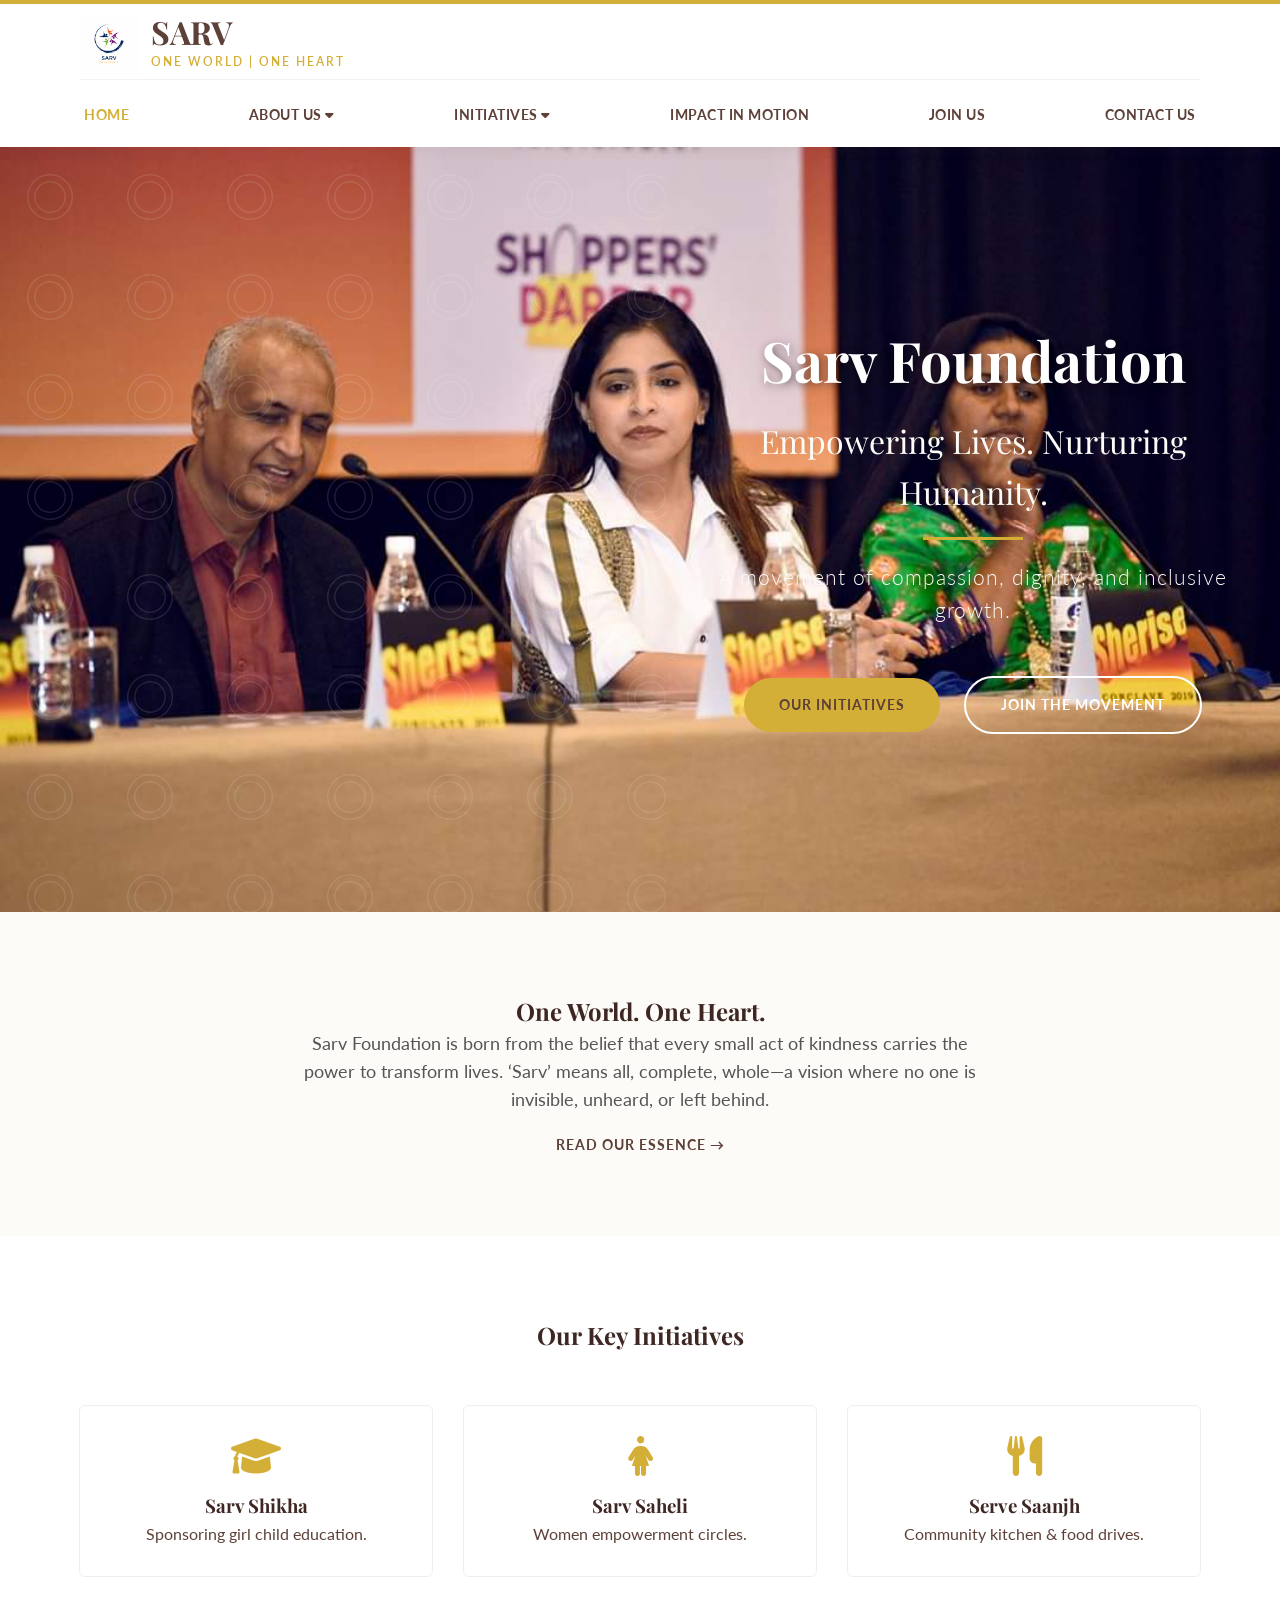
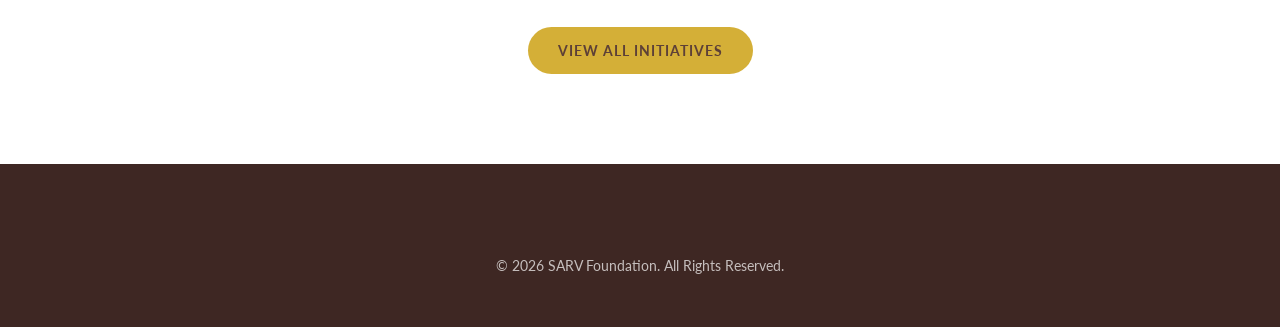
==== commit f3fa256f: "Update index.html" ====
--- a/index.html
+++ b/index.html
@@ -64,15 +64,18 @@
         <div class="slide" style="background-image: url('assets/FB_IMG_1581576737122.jpg');"></div>
     </div>
 
-    <div class="hero-overlay-gradient"></div>
+    <div class="hero-overlay-solid"></div>
 
-    
+    <div class="mandala-pattern"></div>
 
     <div class="container hero-content text-center">
         <h1 class="main-title">Sarv Foundation</h1>
         <h2 class="sub-title">Empowering Lives. Nurturing Humanity.</h2>
+        
         <div class="divider-gold-center"></div>
+        
         <p class="hero-text">A movement of compassion, dignity, and inclusive growth.</p>
+        
         <div style="margin-top: 40px;">
             <a href="initiatives.html" class="btn-hero primary">Our Initiatives</a>
             <a href="join-us.html" class="btn-hero secondary">Join the Movement</a>
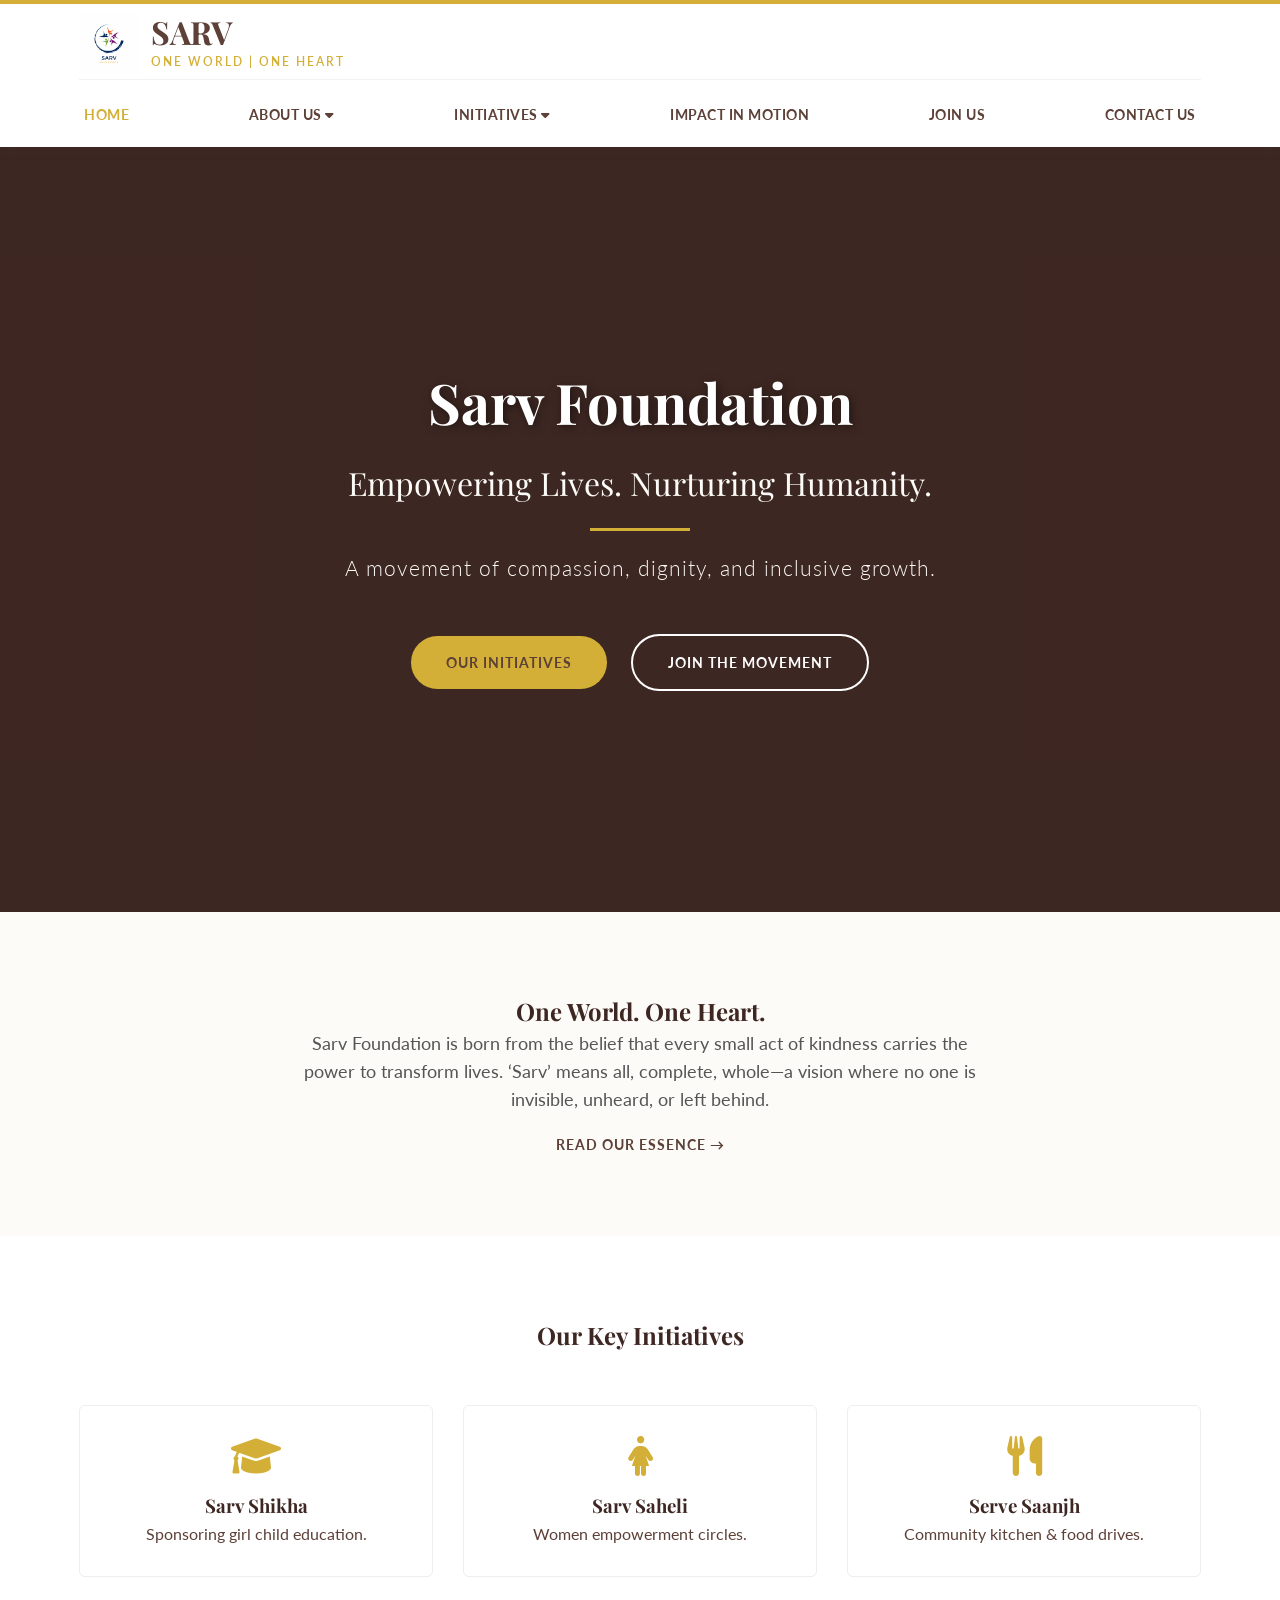
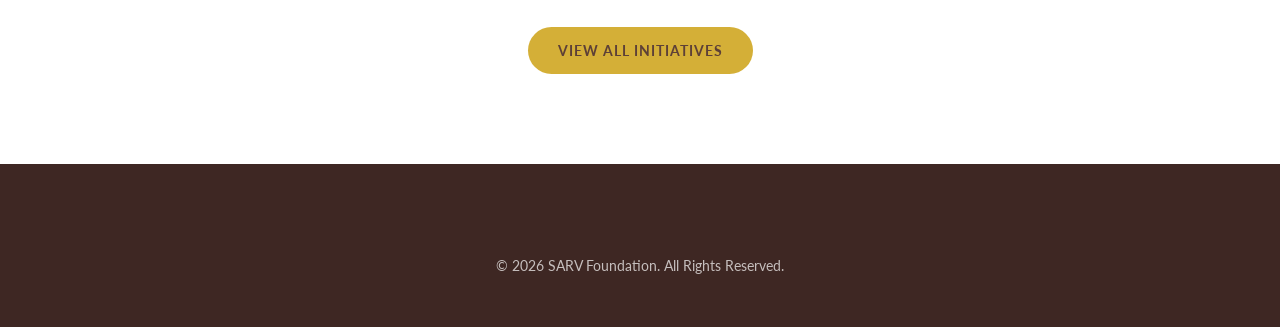
==== commit d38c46e8: "Update index.html" ====
--- a/index.html
+++ b/index.html
@@ -65,8 +65,6 @@
     </div>
 
     <div class="hero-overlay-solid"></div>
-
-    <div class="mandala-pattern"></div>
 
     <div class="container hero-content text-center">
         <h1 class="main-title">Sarv Foundation</h1>
--- a/style.css
+++ b/style.css
@@ -403,64 +403,67 @@
     .timeline-step { width: 100%; }
 }
 /* --- HERO SLIDESHOW STYLES --- */
-
-/* Parent Container */
+/* --- HERO SECTION UPDATES --- */
+
 .cover-hero {
     position: relative;
     height: 85vh;
     overflow: hidden;
-    /* Purana background hata diya kyunki ab slides hain */
-    background: #3e2723; 
+    background: #3e2723;
+    /* Centering Code */
+    display: flex;
+    align-items: center;   /* Vertical Center */
+    justify-content: center; /* Horizontal Center */
 }
 
 /* Slideshow Container */
 .hero-slideshow {
     position: absolute;
-    top: 0;
-    left: 0;
+    top: 0; left: 0; width: 100%; height: 100%;
+    z-index: 0;
+}
+
+/* Single Color Overlay (No Gradient) */
+.hero-overlay-solid {
+    position: absolute;
+    top: 0; left: 0; width: 100%; height: 100%;
+    /* Single Dark Brown Color with 70% Opacity */
+    background-color: rgba(62, 39, 35, 0.7); 
+    z-index: 1;
+}
+
+/* Content on Top */
+.hero-content {
+    position: relative;
+    z-index: 3;
     width: 100%;
-    height: 100%;
-    z-index: 0; /* Content ke peeche rahega */
-}
-
-/* Individual Slide */
-.slide {
-    position: absolute;
-    top: 0;
-    left: 0;
-    width: 100%;
-    height: 100%;
-    background-size: cover;
-    background-position: center; /* Image center rahegi */
-    background-repeat: no-repeat;
-    opacity: 0; /* Default chupa hua */
-    transition: opacity 1.5s ease-in-out; /* Smooth fade effect */
-    transform: scale(1);
-}
-
-/* Active Slide (Jo dikhegi) */
-.slide.active {
-    opacity: 1;
-    animation: zoomEffect 20s infinite; /* Optional: Slow zoom effect */
-}
-
-/* Zoom Animation (Optional: Photo dheere dheere zoom hogi) */
-@keyframes zoomEffect {
-    0% { transform: scale(1); }
-    100% { transform: scale(1.1); }
-}
-
-/* Ensure Overlay & Content stays on TOP */
-.hero-overlay-gradient, 
-.mandala-pattern, 
-.hero-content {
-    z-index: 2; /* Slides ke upar */
-    position: relative;
-}        
-
-
-
-
-
-
-
+    max-width: 900px; /* Limits width to keep text nice & centered */
+    padding: 0 20px;
+}
+
+/* Typography Tweaks for Better Visibility */
+.main-title {
+    font-size: 4.5rem;
+    color: #ffffff;
+    margin-bottom: 15px;
+    text-shadow: 2px 2px 10px rgba(0,0,0,0.3);
+}
+
+.sub-title {
+    font-size: 2rem;
+    color: #fdfbf7;
+    font-weight: 400;
+    margin-bottom: 20px;
+}
+
+/* Responsive Font Sizes */
+@media (max-width: 768px) {
+    .main-title { font-size: 3rem; }
+    .sub-title { font-size: 1.5rem; }
+}
+
+
+
+
+
+
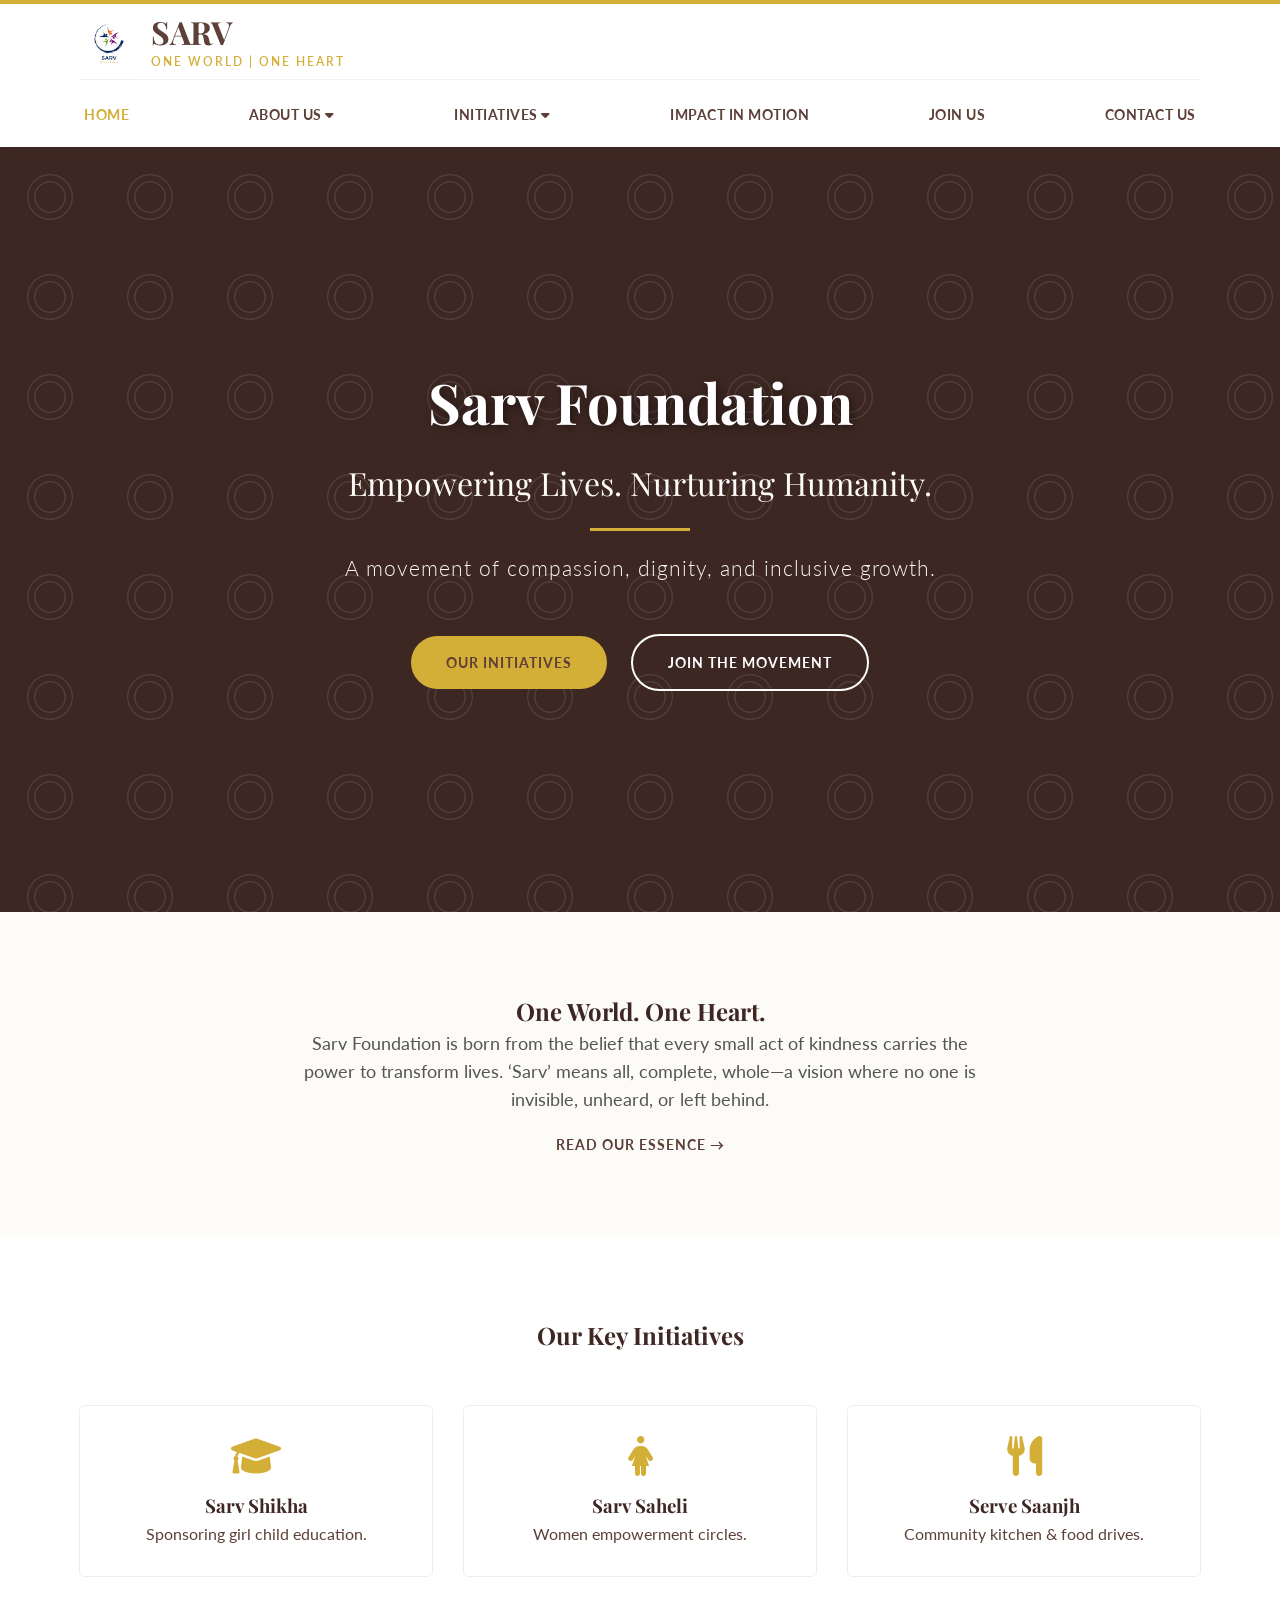
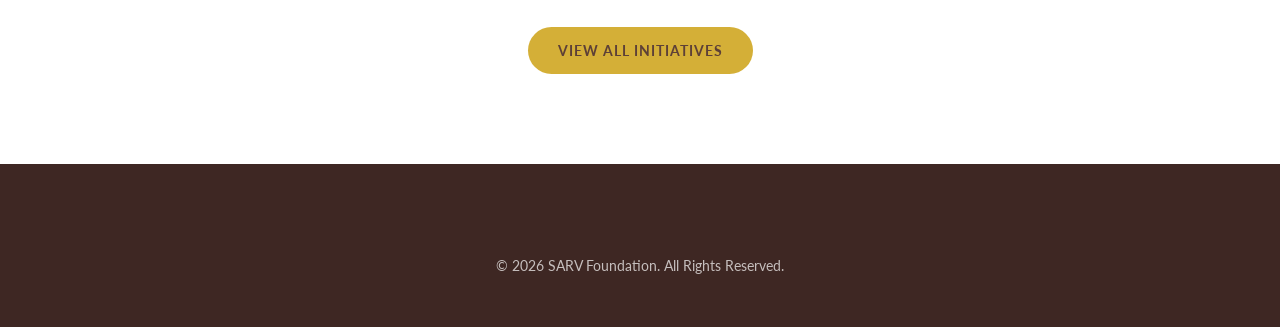
==== commit 102382f3: "Update index.html" ====
--- a/index.html
+++ b/index.html
@@ -65,7 +65,7 @@
     </div>
 
     <div class="hero-overlay-solid"></div>
-
+    <div class="mandala-pattern"></div>
     <div class="container hero-content text-center">
         <h1 class="main-title">Sarv Foundation</h1>
         <h2 class="sub-title">Empowering Lives. Nurturing Humanity.</h2>
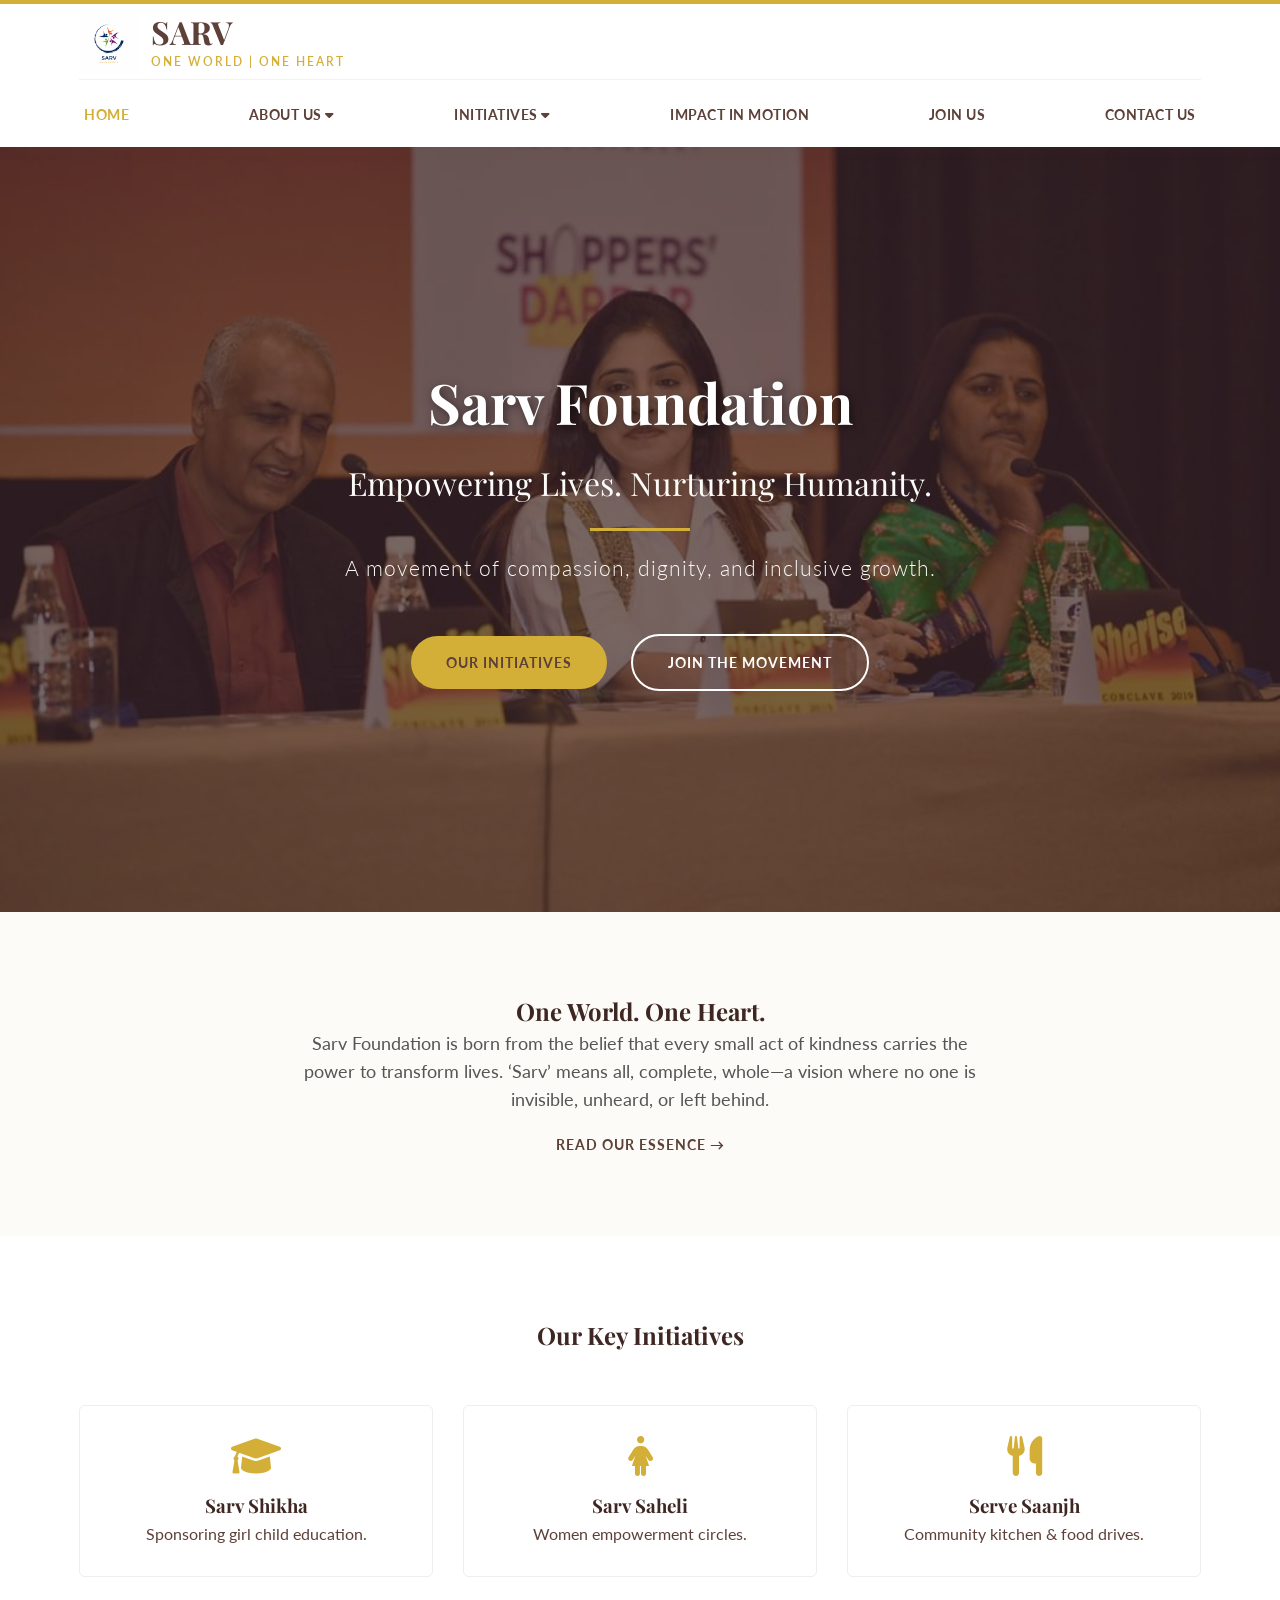
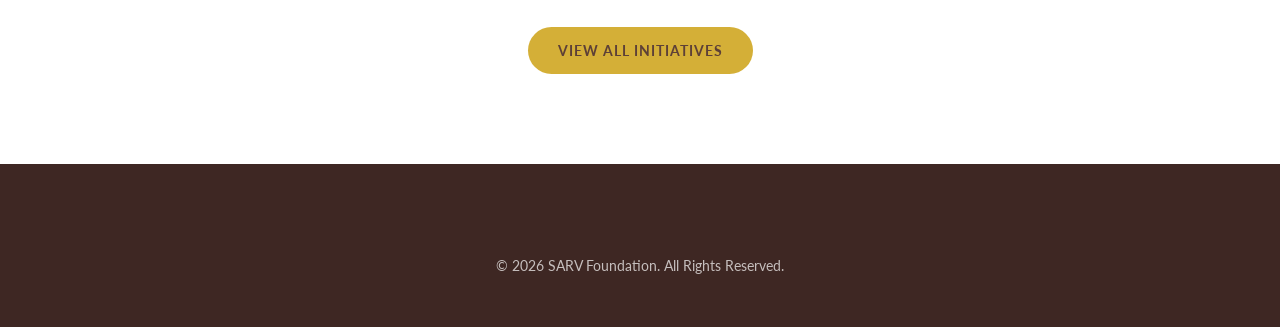
==== commit 0b8e28d7: "Update index.html" ====
--- a/index.html
+++ b/index.html
@@ -65,7 +65,7 @@
     </div>
 
     <div class="hero-overlay-solid"></div>
-    <div class="mandala-pattern"></div>
+   
     <div class="container hero-content text-center">
         <h1 class="main-title">Sarv Foundation</h1>
         <h2 class="sub-title">Empowering Lives. Nurturing Humanity.</h2>
--- a/style.css
+++ b/style.css
@@ -402,61 +402,104 @@
     .timeline-line { width: 3px; height: 100%; top: 0; left: 50%; transform: translateX(-50%); }
     .timeline-step { width: 100%; }
 }
-/* --- HERO SLIDESHOW STYLES --- */
-/* --- HERO SECTION UPDATES --- */
-
+/* --- HERO SECTION (COMPLETE FIXED CODE) --- */
+
+/* 1. Main Container */
 .cover-hero {
     position: relative;
     height: 85vh;
     overflow: hidden;
     background: #3e2723;
-    /* Centering Code */
+    /* Centering Content */
     display: flex;
-    align-items: center;   /* Vertical Center */
-    justify-content: center; /* Horizontal Center */
-}
-
-/* Slideshow Container */
+    align-items: center;
+    justify-content: center;
+}
+
+/* 2. Slideshow Wrapper */
 .hero-slideshow {
     position: absolute;
     top: 0; left: 0; width: 100%; height: 100%;
     z-index: 0;
 }
 
-/* Single Color Overlay (No Gradient) */
+/* 3. Individual Slides (Ye code missing tha) */
+.slide {
+    position: absolute;
+    top: 0; left: 0;
+    width: 100%; height: 100%;
+    background-size: cover;
+    background-position: center;
+    background-repeat: no-repeat;
+    opacity: 0; /* Default hidden */
+    transition: opacity 1.5s ease-in-out; /* Fade effect */
+    transform: scale(1);
+}
+
+/* Active Slide (Jo dikhegi) */
+.slide.active {
+    opacity: 1;
+    animation: zoomEffect 20s infinite linear; /* Slow zoom */
+}
+
+/* Zoom Animation Keyframes */
+@keyframes zoomEffect {
+    0% { transform: scale(1); }
+    100% { transform: scale(1.1); }
+}
+
+/* 4. Single Color Overlay (Solid Brown) */
 .hero-overlay-solid {
     position: absolute;
     top: 0; left: 0; width: 100%; height: 100%;
-    /* Single Dark Brown Color with 70% Opacity */
-    background-color: rgba(62, 39, 35, 0.7); 
+    background-color: rgba(62, 39, 35, 0.7); /* 70% Dark Brown */
     z-index: 1;
 }
 
-/* Content on Top */
+/* 5. Mandala Pattern (Optional) */
+.mandala-pattern {
+    position: absolute; top: 0; left: 0; width: 100%; height: 100%; z-index: 2; opacity: 0.1;
+    background-image: radial-gradient(circle at center, transparent 0%, transparent 20%, #fff 21%, #fff 22%, transparent 23%), radial-gradient(circle at center, transparent 0%, transparent 30%, #fff 31%, #fff 32%, transparent 33%);
+    background-size: 100px 100px;
+    pointer-events: none;
+}
+
+/* 6. Text Content (Centered on Top) */
 .hero-content {
     position: relative;
     z-index: 3;
     width: 100%;
-    max-width: 900px; /* Limits width to keep text nice & centered */
+    max-width: 900px;
     padding: 0 20px;
-}
-
-/* Typography Tweaks for Better Visibility */
+    text-align: center;
+}
+
 .main-title {
+    font-family: 'Playfair Display', serif;
     font-size: 4.5rem;
+    font-weight: 700;
     color: #ffffff;
     margin-bottom: 15px;
     text-shadow: 2px 2px 10px rgba(0,0,0,0.3);
 }
 
 .sub-title {
+    font-family: 'Playfair Display', serif;
     font-size: 2rem;
     color: #fdfbf7;
+    margin-bottom: 20px;
     font-weight: 400;
-    margin-bottom: 20px;
-}
-
-/* Responsive Font Sizes */
+}
+
+.hero-text {
+    font-family: 'Lato', sans-serif;
+    font-size: 1.4rem;
+    color: #fdfbf7;
+    font-weight: 300;
+    letter-spacing: 1px;
+}
+
+/* Responsive */
 @media (max-width: 768px) {
     .main-title { font-size: 3rem; }
     .sub-title { font-size: 1.5rem; }
@@ -467,3 +510,4 @@
 
 
 
+
